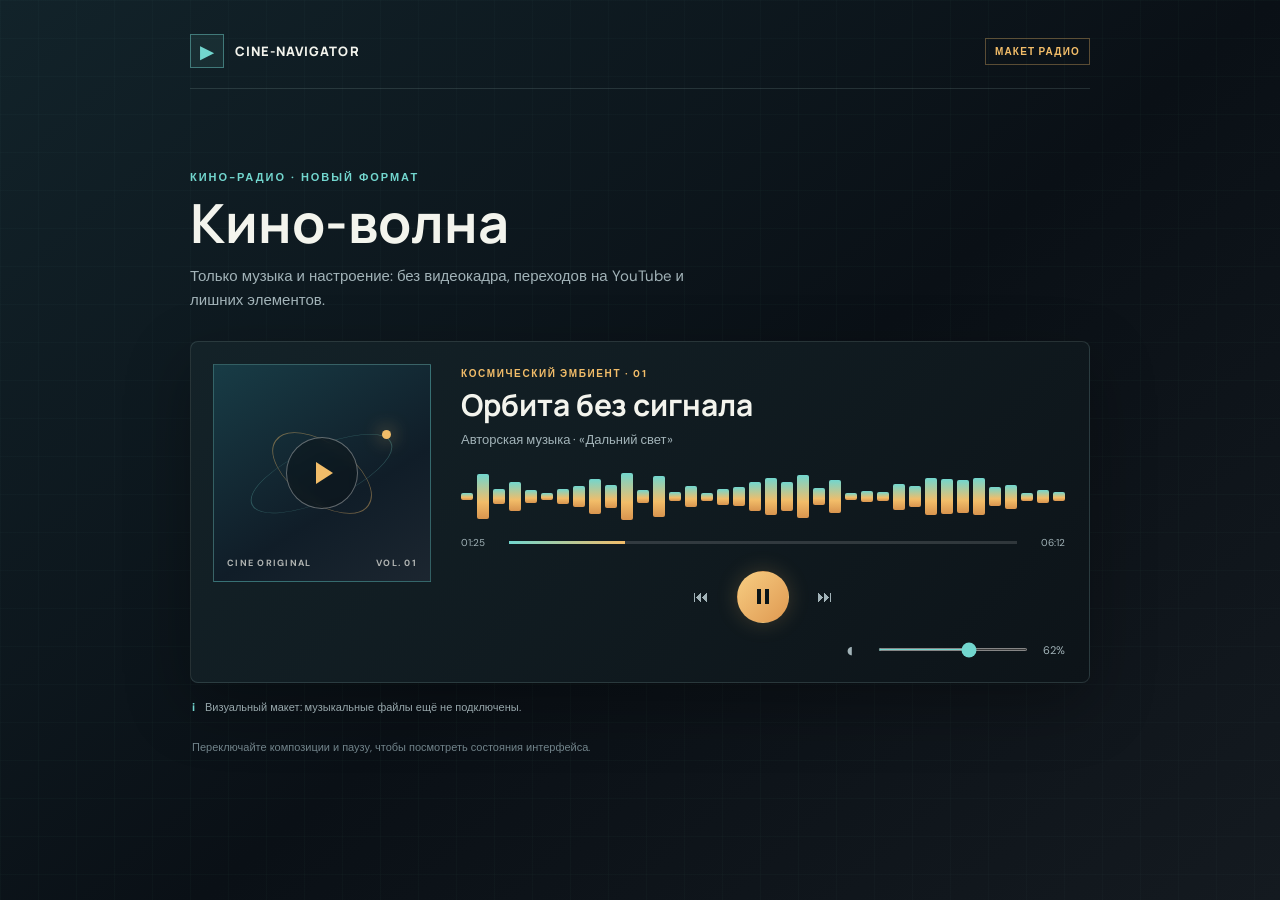
==== radio-preview.html @ 77adb5e1 "Add files via upload" ====
<!doctype html>
<html lang="ru">
<head>
  <meta charset="utf-8">
  <meta name="viewport" content="width=device-width, initial-scale=1">
  <meta name="theme-color" content="#0a1016">
  <title>Кино-волна · макет радио</title>
  <link rel="preconnect" href="https://fonts.googleapis.com">
  <link rel="preconnect" href="https://fonts.gstatic.com" crossorigin>
  <link href="https://fonts.googleapis.com/css2?family=DM+Sans:wght@400;500;600;700&family=Manrope:wght@500;600;700;800&display=swap" rel="stylesheet">
  <style>
    :root {
      color-scheme: dark;
      --ink: #f3f4ed;
      --muted: #a2b3b8;
      --line: rgba(193, 225, 217, .14);
      --mint: #72d6ce;
      --gold: #f2bd69;
      --panel: #101a20;
      font-family: "DM Sans", sans-serif;
    }
    * { box-sizing: border-box; }
    body {
      min-height: 100vh;
      margin: 0;
      color: var(--ink);
      background-color: #0a1016;
      background-image: linear-gradient(rgba(114, 214, 206, .025) 1px, transparent 1px), linear-gradient(90deg, rgba(114, 214, 206, .025) 1px, transparent 1px), linear-gradient(140deg, #12232a 0%, #0a1016 54%, #141a20 100%);
      background-size: 38px 38px, 38px 38px, auto;
    }
    button, input { font: inherit; }
    .shell { width: min(900px, calc(100% - 40px)); margin: 0 auto; padding: 34px 0 48px; }
    .topline { display: flex; align-items: center; justify-content: space-between; gap: 16px; padding-bottom: 20px; border-bottom: 1px solid var(--line); }
    .brand { display: flex; align-items: center; gap: 11px; color: var(--ink); font: 800 13px "Manrope", sans-serif; letter-spacing: .08em; }
    .brand-mark { display: grid; width: 34px; aspect-ratio: 1; place-items: center; border: 1px solid rgba(114, 214, 206, .45); color: var(--mint); background: rgba(114, 214, 206, .08); }
    .brand-mark span { font-size: 17px; }
    .preview-tag { padding: 6px 9px; border: 1px solid rgba(242, 189, 105, .34); color: var(--gold); font-size: 10px; font-weight: 700; letter-spacing: .12em; text-transform: uppercase; }
    main { padding-top: clamp(42px, 9vh, 82px); }
    .intro { max-width: 640px; margin-bottom: 28px; }
    .eyebrow { margin: 0 0 10px; color: var(--mint); font-size: 11px; font-weight: 700; letter-spacing: .18em; text-transform: uppercase; }
    h1 { margin: 0; font: 700 clamp(32px, 7vw, 54px)/1.05 "Manrope", sans-serif; letter-spacing: 0; }
    .intro-copy { max-width: 520px; margin: 13px 0 0; color: var(--muted); font-size: 15px; line-height: 1.65; }
    .radio-card { display: grid; grid-template-columns: 218px minmax(0, 1fr); gap: 28px; padding: 22px; border: 1px solid var(--line); border-radius: 8px; background: linear-gradient(135deg, rgba(20, 35, 41, .98), rgba(13, 20, 25, .98)); box-shadow: 0 22px 65px rgba(0, 0, 0, .3); }
    .artwork { position: relative; overflow: hidden; display: grid; min-width: 0; aspect-ratio: 1; place-items: center; border: 1px solid rgba(114, 214, 206, .35); background: linear-gradient(148deg, #183c46, #101d28 62%, #1c2630); }
    .artwork::before, .artwork::after { position: absolute; width: 70%; aspect-ratio: 1; border: 1px solid rgba(114, 214, 206, .28); border-radius: 50%; content: ""; transform: rotate(-24deg) scaleY(.35); }
    .artwork::after { width: 52%; border-color: rgba(242, 189, 105, .42); transform: rotate(35deg) scaleY(.52); }
    .orbit-dot { position: absolute; z-index: 1; top: 30%; right: 18%; width: 9px; aspect-ratio: 1; border-radius: 50%; background: var(--gold); box-shadow: 0 0 18px rgba(242, 189, 105, .8); }
    .art-icon { position: relative; z-index: 2; display: grid; width: 72px; aspect-ratio: 1; place-items: center; border: 1px solid rgba(255, 255, 255, .35); border-radius: 50%; background: rgba(9, 16, 21, .46); backdrop-filter: blur(5px); }
    .art-icon::before { width: 0; height: 0; margin-left: 5px; border-top: 11px solid transparent; border-bottom: 11px solid transparent; border-left: 17px solid var(--gold); content: ""; }
    .art-caption { position: absolute; z-index: 2; right: 13px; bottom: 12px; left: 13px; display: flex; justify-content: space-between; color: rgba(243, 244, 237, .7); font-size: 9px; font-weight: 700; letter-spacing: .14em; }
    .player-content { display: flex; min-width: 0; flex-direction: column; justify-content: center; padding: 3px 2px; }
    .track-label { margin: 0 0 7px; color: var(--gold); font-size: 10px; font-weight: 700; letter-spacing: .16em; text-transform: uppercase; }
    .track-title { overflow-wrap: anywhere; margin: 0; font: 700 clamp(22px, 4vw, 30px)/1.18 "Manrope", sans-serif; }
    .track-meta { margin: 8px 0 22px; color: var(--muted); font-size: 13px; }
    .visualizer { display: flex; height: 54px; align-items: center; gap: 4px; }
    .bar { flex: 1; min-width: 2px; height: var(--bar-height); border-radius: 2px; background: linear-gradient(0deg, #d8944e, var(--gold) 38%, var(--mint)); transform-origin: center; animation: wave var(--speed) ease-in-out infinite alternate; animation-delay: var(--delay); }
    .radio-card:not([data-playing="true"]) .bar { animation-play-state: paused; opacity: .56; }
    @keyframes wave { from { transform: scaleY(.22); } to { transform: scaleY(1); } }
    .timeline { display: grid; grid-template-columns: 38px minmax(0, 1fr) 38px; align-items: center; gap: 10px; margin-top: 12px; color: var(--muted); font-size: 10px; font-variant-numeric: tabular-nums; }
    .timeline time:last-child { text-align: right; }
    .progress { overflow: hidden; height: 3px; background: rgba(255, 255, 255, .14); }
    .progress-fill { width: 23%; height: 100%; background: linear-gradient(90deg, var(--mint), var(--gold)); transition: width .35s linear; }
    .controls { display: flex; align-items: center; justify-content: center; gap: 17px; margin-top: 22px; }
    .control { display: grid; width: 38px; aspect-ratio: 1; place-items: center; padding: 0; border: 1px solid transparent; border-radius: 50%; color: var(--muted); background: transparent; cursor: pointer; }
    .control:hover { border-color: var(--line); color: var(--ink); }
    .control-main { width: 52px; color: #0b1518; background: linear-gradient(135deg, #f7cd82, #df9951); box-shadow: 0 0 22px rgba(242, 189, 105, .2); }
    .control-main:hover { color: #0b1518; border-color: rgba(255, 255, 255, .45); }
    .play-shape { width: 0; height: 0; margin-left: 3px; border-top: 8px solid transparent; border-bottom: 8px solid transparent; border-left: 12px solid currentColor; }
    .pause-shape { display: flex; gap: 4px; }
    .pause-shape::before, .pause-shape::after { width: 4px; height: 15px; background: currentColor; content: ""; }
    .volume-row { display: grid; grid-template-columns: 20px minmax(80px, 150px) 30px; align-items: center; justify-content: end; gap: 9px; margin-top: 20px; color: var(--muted); font-size: 11px; }
    input[type="range"] { width: 100%; height: 3px; accent-color: var(--mint); }
    .volume-value { text-align: right; font-variant-numeric: tabular-nums; }
    .disclaimer { display: flex; gap: 10px; align-items: flex-start; margin: 16px 2px 0; color: #97a7ab; font-size: 11px; line-height: 1.55; }
    .disclaimer-mark { flex: 0 0 auto; color: var(--mint); font-weight: 800; }
    .footnote { margin: 24px 2px 0; color: #71838a; font-size: 11px; }
    @media (max-width: 620px) {
      .shell { width: min(100% - 24px, 460px); padding-top: 18px; }
      .topline { padding-bottom: 14px; }
      main { padding-top: 40px; }
      .radio-card { grid-template-columns: 1fr; gap: 18px; padding: 14px; }
      .artwork { width: min(100%, 230px); justify-self: center; }
      .track-meta { margin-bottom: 14px; }
      .visualizer { height: 44px; }
      .controls { margin-top: 16px; }
      .volume-row { justify-content: center; }
    }
    @media (prefers-reduced-motion: reduce) { *, *::before, *::after { animation-duration: .01ms !important; animation-iteration-count: 1 !important; scroll-behavior: auto !important; } }
  </style>
</head>
<body>
  <div class="shell">
    <header class="topline">
      <div class="brand"><span class="brand-mark" aria-hidden="true"><span>▶</span></span><span>CINE-NAVIGATOR</span></div>
      <span class="preview-tag">Макет радио</span>
    </header>
    <main>
      <section class="intro" aria-labelledby="pageTitle">
        <p class="eyebrow">КИНО-РАДИО · НОВЫЙ ФОРМАТ</p>
        <h1 id="pageTitle">Кино-волна</h1>
        <p class="intro-copy">Только музыка и настроение: без видеокадра, переходов на YouTube и лишних элементов.</p>
      </section>
      <article class="radio-card" id="radioCard" data-playing="true" aria-label="Макет аудиоплеера">
        <div class="artwork" aria-hidden="true">
          <span class="orbit-dot"></span>
          <span class="art-icon"></span>
          <span class="art-caption"><span>CINE ORIGINAL</span><span>VOL. 01</span></span>
        </div>
        <div class="player-content">
          <p class="track-label">КОСМИЧЕСКИЙ ЭМБИЕНТ · 01</p>
          <h2 class="track-title" id="trackTitle">Орбита без сигнала</h2>
          <p class="track-meta" id="trackMeta">Авторская музыка · «Дальний свет»</p>
          <div class="visualizer" id="visualizer" role="img" aria-label="Анимированная звуковая волна"></div>
          <div class="timeline">
            <time id="elapsed">01:24</time>
            <div class="progress" aria-label="Ход композиции"><div class="progress-fill" id="progressFill"></div></div>
            <time id="duration">06:12</time>
          </div>
          <div class="controls" role="group" aria-label="Управление радио">
            <button class="control" id="previous" type="button" aria-label="Предыдущая композиция" title="Предыдущая">⏮</button>
            <button class="control control-main" id="play" type="button" aria-label="Пауза" title="Пауза"><span class="pause-shape" aria-hidden="true"></span></button>
            <button class="control" id="next" type="button" aria-label="Следующая композиция" title="Следующая">⏭</button>
          </div>
          <label class="volume-row" for="volume">
            <span aria-hidden="true">◖</span>
            <input id="volume" type="range" min="0" max="100" value="62" aria-label="Громкость">
            <output class="volume-value" id="volumeValue" for="volume">62%</output>
          </label>
        </div>
      </article>
      <p class="disclaimer"><span class="disclaimer-mark">i</span><span id="demoStatus" aria-live="polite">Визуальный макет: музыкальные файлы ещё не подключены.</span></p>
      <p class="footnote">Переключайте композиции и паузу, чтобы посмотреть состояния интерфейса.</p>
    </main>
  </div>
  <script>
    (() => {
      const tracks = [
        { title: "Орбита без сигнала", meta: "Авторская музыка · «Дальний свет»", label: "КОСМИЧЕСКИЙ ЭМБИЕНТ · 01", duration: 372 },
        { title: "Последний сеанс", meta: "Авторская музыка · «Неоновый город»", label: "НОЧНОЙ ДЕТЕКТИВ · 02", duration: 294 },
        { title: "Свет после титров", meta: "Авторская музыка · «Тихий финал»", label: "ФОРТЕПИАНО · 03", duration: 251 }
      ];
      const card = document.getElementById("radioCard");
      const play = document.getElementById("play");
      const status = document.getElementById("demoStatus");
      const volume = document.getElementById("volume");
      let index = 0;
      let playing = true;
      let elapsed = 84;
      const formatTime = seconds => `${String(Math.floor(seconds / 60)).padStart(2, "0")}:${String(seconds % 60).padStart(2, "0")}`;
      const bars = Array.from({ length: 38 }, (_, number) => {
        const height = 13 + Math.abs(Math.sin(number * 1.7) * Math.cos(number * .31)) * 76;
        return `<span class="bar" style="--bar-height:${height}%;--speed:${.42 + (number % 7) * .09}s;--delay:${number * -.055}s"></span>`;
      }).join("");
      document.getElementById("visualizer").innerHTML = bars;
      const updateTrack = () => {
        const track = tracks[index];
        document.getElementById("trackTitle").textContent = track.title;
        document.getElementById("trackMeta").textContent = track.meta;
        document.querySelector(".track-label").textContent = track.label;
        document.getElementById("duration").textContent = formatTime(track.duration);
        elapsed = 0;
        updateTimeline();
      };
      const updateTimeline = () => {
        const duration = tracks[index].duration;
        document.getElementById("elapsed").textContent = formatTime(elapsed);
        document.getElementById("progressFill").style.width = `${elapsed / duration * 100}%`;
      };
      const setPlaying = value => {
        playing = value;
        card.dataset.playing = String(value);
        play.setAttribute("aria-label", value ? "Пауза" : "Воспроизвести");
        play.title = value ? "Пауза" : "Воспроизвести";
        play.innerHTML = value ? '<span class="pause-shape" aria-hidden="true"></span>' : '<span class="play-shape" aria-hidden="true"></span>';
        status.textContent = "Визуальный макет: музыкальные файлы ещё не подключены.";
      };
      play.addEventListener("click", () => setPlaying(!playing));
      document.getElementById("next").addEventListener("click", () => { index = (index + 1) % tracks.length; updateTrack(); });
      document.getElementById("previous").addEventListener("click", () => { index = (index + tracks.length - 1) % tracks.length; updateTrack(); });
      volume.addEventListener("input", () => { document.getElementById("volumeValue").textContent = `${volume.value}%`; });
      window.setInterval(() => { if (!playing) return; elapsed = elapsed >= tracks[index].duration ? 0 : elapsed + 1; updateTimeline(); }, 1000);
    })();
  </script>
</body>
</html>
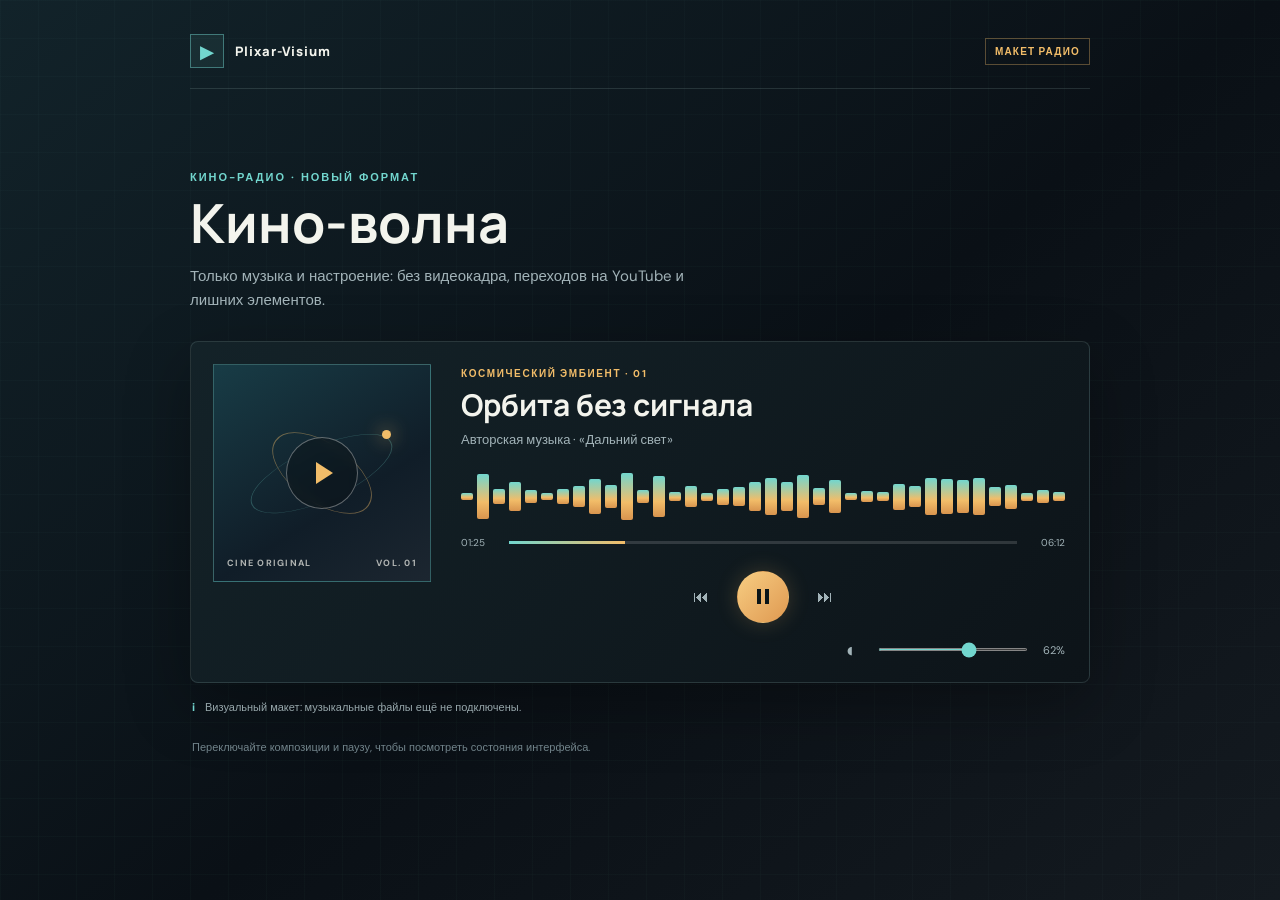
==== commit 6329ea14: "Add files via upload" ====
--- a/radio-preview.html
+++ b/radio-preview.html
@@ -91,7 +91,7 @@
 <body>
   <div class="shell">
     <header class="topline">
-      <div class="brand"><span class="brand-mark" aria-hidden="true"><span>▶</span></span><span>CINE-NAVIGATOR</span></div>
+      <div class="brand"><span class="brand-mark" aria-hidden="true"><span>▶</span></span><span>Plixar-Visium</span></div>
       <span class="preview-tag">Макет радио</span>
     </header>
     <main>
